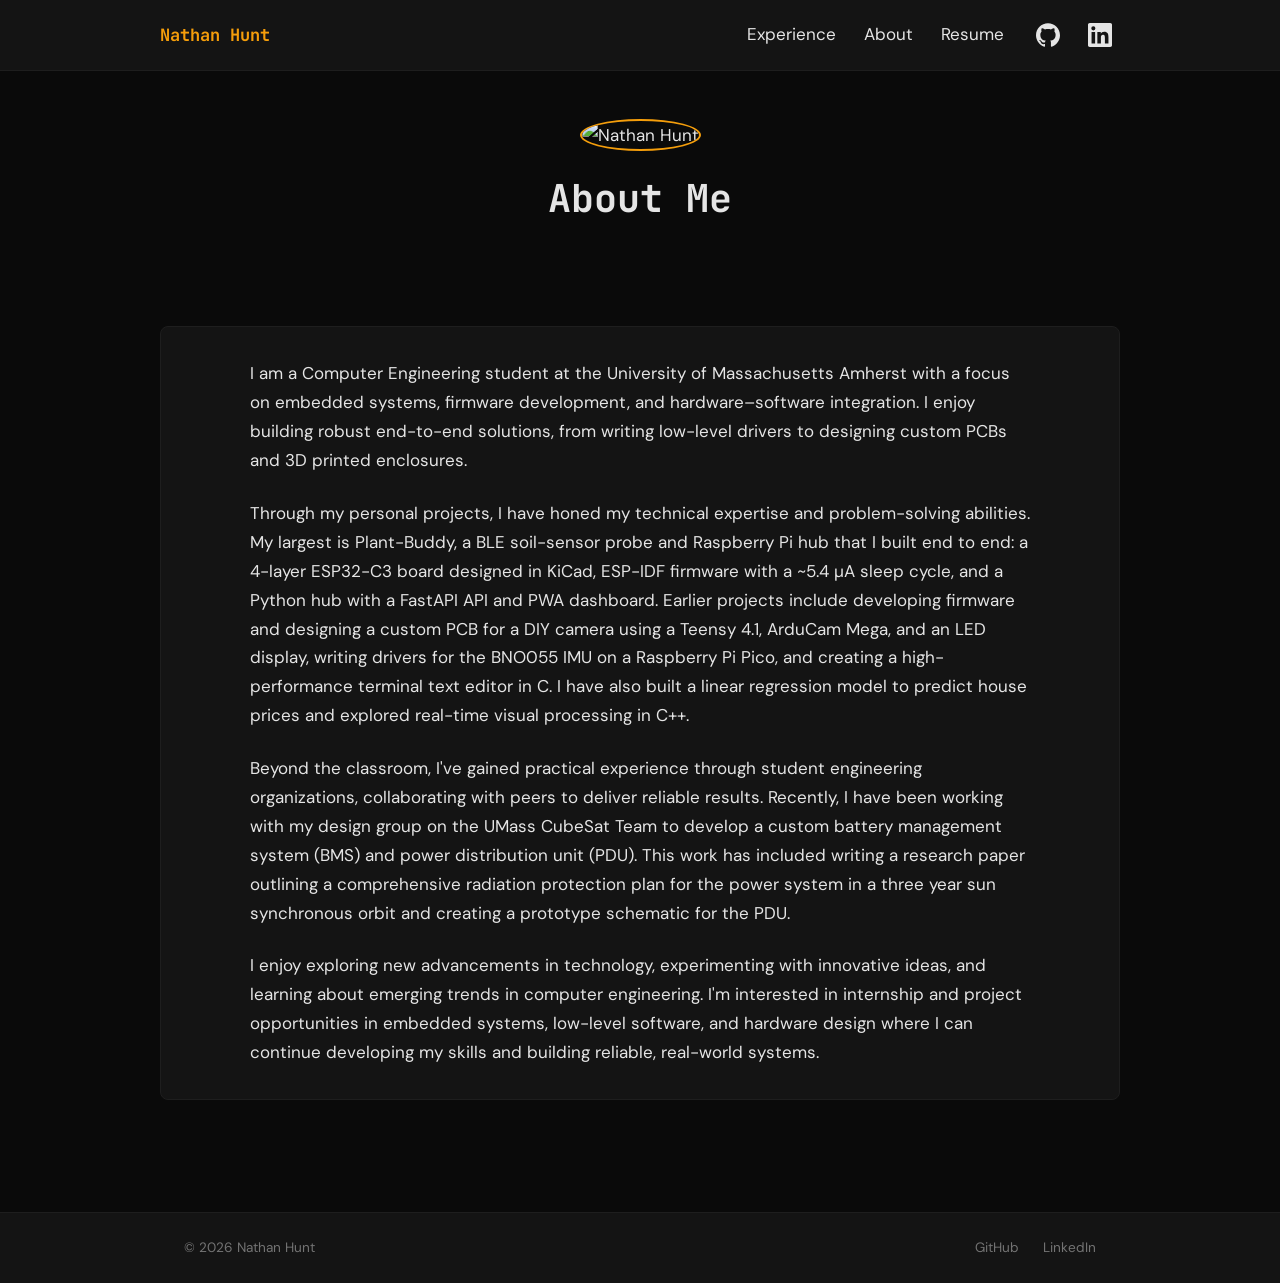
==== about.html @ d7361bd7 "Skills update - update with my summer project" ====
<!doctype html>
<html lang="en">

<head>
  <meta charset="utf-8" />
  <meta name="viewport" content="width=device-width, initial-scale=1" />



  <title>About | Nathan Hunt</title>

  <link rel="preconnect" href="https://fonts.googleapis.com">
  <link rel="preconnect" href="https://fonts.gstatic.com" crossorigin>
  <link href="https://fonts.googleapis.com/css2?family=DM+Sans:wght@400;500;700&family=JetBrains+Mono:wght@400;700&display=swap" rel="stylesheet">
  <link rel="stylesheet" href="styles.css" />
</head>

<body>
  <header class="site-header">
    <div class="container header-inner">
      <div class="brand-mark">Nathan Hunt</div>
      <nav class="site-nav" aria-label="Main navigation">
        <div class="nav-item has-dropdown">
          <a href="index.html" class="nav-link">Experience</a>
          <div class="dropdown" role="menu" aria-label="Experience shortcuts">
            <a href="index.html#cubesat" class="dropdown-heading">UMass CubeSat</a>
            <a href="index.html#cubesat_work_pcu" class="dropdown-link">Power Control Unit</a>
            <a href="index.html#cubesat_work_pdu" class="dropdown-link">Power Delivery Unit</a>
            <a href="index.html#cubesat_work_2" class="dropdown-link">Radiation Paper</a>
            <a href="index.html#projects" class="dropdown-heading">Projects</a>
            <a href="index.html#plantbuddy" class="dropdown-link">Plant-Buddy</a>
            <a href="index.html#project_1" class="dropdown-link">BNO055 Drivers</a>
            <a href="index.html#project_2" class="dropdown-link">Terminal-Based Text Editor</a>
          </div>
        </div>
        <a href="about.html" class="nav-link">About</a>
        <a href="resume.html" class="nav-link">Resume</a>
        <a href="https://github.com/nhunt1984" class="nav-icon" target="_blank"
          rel="noopener noreferrer" aria-label="GitHub profile (opens in a new tab)" title="GitHub">
          <svg xmlns="http://www.w3.org/2000/svg" viewBox="0 0 24 24" aria-hidden="true">
            <path d="M12 .297c-6.63 0-12 5.373-12 12 0 5.303 3.438 9.8 8.205 11.385.6.113.82-.258.82-.577 0-.285-.01-1.04-.015-2.04-3.338.724-4.042-1.61-4.042-1.61C4.422 18.07 3.633 17.7 3.633 17.7c-1.087-.744.084-.729.084-.729 1.205.084 1.838 1.236 1.838 1.236 1.07 1.835 2.809 1.305 3.495.998.108-.776.417-1.305.76-1.605-2.665-.3-5.466-1.332-5.466-5.93 0-1.31.465-2.38 1.235-3.22-.135-.303-.54-1.523.105-3.176 0 0 1.005-.322 3.3 1.23.96-.267 1.98-.399 3-.405 1.02.006 2.04.138 3 .405 2.28-1.552 3.285-1.23 3.285-1.23.645 1.653.24 2.873.12 3.176.765.84 1.23 1.91 1.23 3.22 0 4.61-2.805 5.625-5.475 5.92.42.36.81 1.096.81 2.22 0 1.606-.015 2.896-.015 3.286 0 .315.21.69.825.57C20.565 22.092 24 17.592 24 12.297c0-6.627-5.373-12-12-12"/>
          </svg>
        </a>
        <a href="https://www.linkedin.com/in/nathan-hunt-a6624a30b/" class="nav-icon" target="_blank"
          rel="noopener noreferrer" aria-label="LinkedIn profile (opens in a new tab)" title="LinkedIn">
          <svg xmlns="http://www.w3.org/2000/svg" viewBox="0 0 24 24" aria-hidden="true">
            <path d="M20.447 20.452h-3.554v-5.569c0-1.328-.027-3.037-1.852-3.037-1.853 0-2.136 1.445-2.136 2.939v5.667H9.351V9h3.414v1.561h.046c.477-.9 1.637-1.85 3.37-1.85 3.601 0 4.267 2.37 4.267 5.455v6.286zM5.337 7.433a2.062 2.062 0 0 1 0-4.124 2.062 2.062 0 0 1 0 4.124zM7.119 20.452H3.555V9h3.564v11.452zM22.225 0H1.771C.792 0 0 .774 0 1.729v20.542C0 23.227.792 24 1.771 24h20.451C23.2 24 24 23.227 24 22.271V1.729C24 .774 23.2 0 22.222 0h.003z"/>
          </svg>
        </a>
      </nav>
    </div>
  </header>

  <main class="container page-shell">
    <header class="about-header">
      <img src="images/personal/Picture1.png" class="about-photo" alt="Nathan Hunt">
      <h1>About Me</h1>
    </header>

    <div class="page-card">
      <p class="about-text">
        I am a Computer Engineering student at the University of Massachusetts Amherst with a focus on
        embedded systems, firmware development, and hardware–software integration. I enjoy building robust end-to-end
        solutions, from writing low-level drivers to designing custom PCBs and 3D printed enclosures.
      </p>

      <p class="about-text">
        Through my personal projects, I have honed my technical expertise and problem-solving abilities. My largest is
        Plant-Buddy, a BLE soil-sensor probe and Raspberry Pi hub that I built end to end: a 4-layer ESP32-C3 board
        designed in KiCad, ESP-IDF firmware with a ~5.4 µA sleep cycle, and a Python hub with a FastAPI API and PWA
        dashboard. Earlier projects include developing firmware and designing a
        custom PCB for a DIY camera using a Teensy 4.1, ArduCam Mega, and an LED display, writing drivers for the
        BNO055 IMU on a Raspberry Pi Pico, and creating a high-performance terminal text editor in C. I have also built
        a linear regression model to predict house prices and explored real-time visual processing in C++.
      </p>

      <p class="about-text">
        Beyond the classroom, I've gained practical experience through student engineering organizations, collaborating
        with peers to deliver reliable results. Recently, I have been working with my design group on the UMass CubeSat
        Team to develop a custom battery management system (BMS) and power distribution unit (PDU). This work has
        included writing a research paper outlining a comprehensive radiation protection plan for the power system in a
        three year sun synchronous orbit and creating a prototype schematic for the PDU.
      </p>

      <p class="about-text">
        I enjoy exploring new advancements in technology, experimenting with innovative ideas, and learning about
        emerging trends in computer engineering. I'm interested in internship and project opportunities in embedded
        systems, low-level software, and hardware design where I can continue developing my skills and building
        reliable, real-world systems.
      </p>
    </div>
  </main>

  <footer class="site-footer">
    <div class="container footer-inner">
      <span class="footer-copy">© 2026 Nathan Hunt</span>
      <div class="footer-links">
        <a href="https://github.com/nhunt1984" target="_blank" rel="noopener noreferrer">GitHub</a>
        <a href="https://www.linkedin.com/in/nathan-hunt-a6624a30b/" target="_blank" rel="noopener noreferrer">LinkedIn</a>
      </div>
    </div>
  </footer>

  <script src="nav.js"></script>
</body>

</html>
---- styles.css ----
/* ===== Reset & Custom Properties ===== */

*, *::before, *::after {
  box-sizing: border-box;
  margin: 0;
  padding: 0;
}

:root {
  --bg: #0a0a0a;
  --surface: #141414;
  --border: #1e1e1e;
  --text: #e5e5e5;
  --muted: #737373;
  --accent: #f59e0b;
  color-scheme: dark;
}

html, body {
  height: 100%;
}

body {
  min-height: 100vh;
  font-family: "DM Sans", sans-serif;
  background: var(--bg);
  color: var(--text);
  font-size: 17px;
  line-height: 1.65;
}

/* ===== Layout ===== */

.container {
  width: 100%;
  max-width: 960px;
  margin: 0 auto;
  padding: 0 1.5rem;
}

.page-shell {
  display: flex;
  flex-direction: column;
  gap: 4rem;
  padding: 3rem 0;
}

/* ===== Header & Navigation ===== */

.site-header {
  width: 100%;
  background: var(--surface);
  border-bottom: 1px solid var(--border);
  position: sticky;
  top: 0;
  z-index: 100;
}

.header-inner {
  display: flex;
  align-items: center;
  justify-content: space-between;
  gap: 1rem;
  padding: 0.75rem 0;
}

.brand-mark {
  font-family: "JetBrains Mono", monospace;
  font-weight: 700;
  color: var(--accent);
  text-decoration: none;
}

.site-nav {
  display: flex;
  gap: 0.25rem;
  align-items: center;
}

.nav-link {
  display: inline-block;
  padding: 0.5rem 0.75rem;
  text-decoration: none;
  color: var(--text);
  border-bottom: 2px solid transparent;
  transition: color 0.3s ease, border-color 0.3s ease;
}

.nav-link:hover {
  color: var(--accent);
}

.nav-link:focus-visible {
  outline: 2px solid var(--accent);
  outline-offset: 2px;
}

.nav-link[aria-current="page"],
.nav-link.active {
  color: var(--accent);
  border-bottom-color: var(--accent);
  font-weight: 700;
}

.nav-item {
  position: relative;
}

.dropdown {
  position: absolute;
  top: calc(100% + 6px);
  left: 0;
  min-width: 200px;
  background: var(--surface);
  border: 1px solid var(--border);
  border-radius: 8px;
  padding: 0.5rem;
  opacity: 0;
  pointer-events: none;
  transition: opacity 0.15s ease;
  z-index: 50;
}

.has-dropdown:hover .dropdown,
.has-dropdown:focus-within .dropdown {
  opacity: 1;
  pointer-events: auto;
}

.dropdown-link {
  display: block;
  padding: 0.5rem 0.75rem;
  border-radius: 4px;
  color: var(--text);
  text-decoration: none;
  white-space: nowrap;
  transition: color 0.3s ease;
}

.dropdown-link:hover {
  color: var(--accent);
}

.dropdown-link:focus-visible {
  outline: 2px solid var(--accent);
  outline-offset: 2px;
}

.dropdown-heading {
  display: block;
  padding: 0.4rem 0.75rem 0.15rem;
  font-size: 0.7rem;
  font-weight: 700;
  text-transform: uppercase;
  letter-spacing: 0.08em;
  color: var(--muted);
}

a.dropdown-heading {
  text-decoration: none;
  transition: color 0.3s ease;
}

a.dropdown-heading:hover {
  color: var(--accent);
}

a.dropdown-heading:focus-visible {
  outline: 2px solid var(--accent);
  outline-offset: 2px;
}

.dropdown-heading + .dropdown-link {
  margin-top: 0;
}

.dropdown-heading:not(:first-child) {
  margin-top: 0.35rem;
  border-top: 1px solid var(--border);
  padding-top: 0.5rem;
}

.subsection-header {
  margin-top: 1rem;
}

.subsection-heading {
  font-family: "JetBrains Mono", monospace;
  font-size: 1.1rem;
  font-weight: 600;
  color: var(--muted);
  text-transform: uppercase;
  letter-spacing: 0.06em;
  margin-bottom: 0.75rem;
}

.subsection-header .lead {
  color: var(--muted);
  max-width: 65ch;
}

.nav-icon {
  display: inline-flex;
  align-items: center;
  justify-content: center;
  width: 40px;
  height: 40px;
  margin-left: 0.5rem;
  color: var(--text);
  text-decoration: none;
  transition: color 0.3s ease;
}

.nav-icon:hover {
  color: var(--accent);
}

.nav-icon:focus-visible {
  outline: 2px solid var(--accent);
  outline-offset: 2px;
}

.nav-icon svg {
  width: 24px;
  height: 24px;
  fill: currentColor;
}

/* ===== Hero ===== */

.hero {
  padding: 2rem 0;
}

.hero-name {
  font-family: "JetBrains Mono", monospace;
  font-size: clamp(2rem, 3vw, 2.5rem);
  font-weight: 700;
  margin-bottom: 0.5rem;
}

.hero-subtitle {
  font-family: "JetBrains Mono", monospace;
  font-size: 0.9rem;
  color: var(--muted);
  letter-spacing: 0.05em;
  margin-bottom: 1rem;
}

.hero-lead {
  color: var(--muted);
  max-width: 60ch;
  margin-bottom: 1.5rem;
}

.hero-links {
  display: flex;
  gap: 1.5rem;
}

.hero-links a {
  color: var(--accent);
  text-decoration: none;
  font-family: "JetBrains Mono", monospace;
  font-size: 0.95rem;
  transition: color 0.3s ease;
}

.hero-links a:hover {
  text-decoration: underline;
}

.hero-links a:focus-visible {
  outline: 2px solid var(--accent);
  outline-offset: 2px;
}

/* ===== Section Headers ===== */

.section-header {
  margin-bottom: 2rem;
}

.eyebrow {
  font-family: "JetBrains Mono", monospace;
  text-transform: uppercase;
  letter-spacing: 0.12em;
  font-size: 0.8rem;
  color: var(--muted);
  margin-bottom: 0.5rem;
}

.section-header h2 {
  font-family: "JetBrains Mono", monospace;
  font-size: clamp(1.5rem, 2.4vw, 1.875rem);
  margin-bottom: 0.5rem;
}

.section-header .lead {
  color: var(--muted);
  max-width: 65ch;
}

/* ===== Projects ===== */

.projects {
  display: flex;
  flex-direction: column;
  gap: 1.5rem;
}

.project-card {
  background: var(--surface);
  border: 1px solid var(--border);
  border-radius: 8px;
  padding: 1.5rem;
  transition: border-color 0.3s ease;
}

.project-card:hover {
  border-color: var(--accent);
}

.card-meta {
  display: flex;
  gap: 1rem;
  margin-bottom: 1rem;
  font-family: "JetBrains Mono", monospace;
  font-size: 0.8rem;
  text-transform: uppercase;
  letter-spacing: 0.05em;
  color: var(--muted);
}

.project-body {
  display: grid;
  grid-template-columns: 2fr 3fr;
  gap: 1.5rem;
  align-items: start;
}

.project-card h3 {
  font-family: "JetBrains Mono", monospace;
  font-size: 1.25rem;
  margin-bottom: 0.5rem;
  transition: color 0.3s ease;
}

.project-card:hover h3 {
  color: var(--accent);
}

.project-card p {
  color: var(--text);
  text-align: left;
}

.capability-list {
  list-style: none;
  padding: 0;
  margin: 0.75rem 0 0;
}

.capability-list li {
  padding: 0.2rem 0;
  color: var(--muted);
  font-size: 0.95rem;
}

.capability-list li::before {
  content: "\2013\00a0";
  color: var(--accent);
}

.project-media {
  text-align: center;
}

.project-media img {
  display: block;
  width: 100%;
  height: auto;
  border-radius: 4px;
}

.project-media figcaption {
  font-size: 0.85rem;
  color: var(--muted);
  margin-top: 0.5rem;
}

/* ===== About Page ===== */

.about-header {
  text-align: center;
  margin-bottom: 2rem;
}

.about-photo {
  width: 150px;
  height: 150px;
  border-radius: 50%;
  border: 2px solid var(--accent);
  object-fit: cover;
  margin-bottom: 1rem;
}

.about-header h1 {
  font-family: "JetBrains Mono", monospace;
  font-size: clamp(2rem, 3vw, 2.5rem);
}

.page-card {
  background: var(--surface);
  border: 1px solid var(--border);
  border-radius: 8px;
  padding: 2rem;
}

.about-text {
  text-align: left;
  line-height: 1.7;
  max-width: 65ch;
  margin: 0 auto 1.5rem;
  color: var(--text);
}

.about-text:last-child {
  margin-bottom: 0;
}

/* ===== Resume Page ===== */

.page-title {
  font-family: "JetBrains Mono", monospace;
  font-size: clamp(2rem, 3vw, 2.5rem);
  margin-bottom: 0.25rem;
}

.page-intro {
  color: var(--muted);
  margin-bottom: 1.5rem;
}

.resume-embed {
  text-align: center;
}

.btn-download {
  display: inline-block;
  padding: 0.6rem 1.2rem;
  font-family: "JetBrains Mono", monospace;
  font-size: 0.95rem;
  color: var(--accent);
  border: 1px solid var(--accent);
  border-radius: 4px;
  text-decoration: none;
  transition: color 0.3s ease, border-color 0.3s ease;
  margin-bottom: 1.5rem;
}

.btn-download:hover {
  color: var(--text);
  border-color: var(--text);
}

.btn-download:focus-visible {
  outline: 2px solid var(--accent);
  outline-offset: 2px;
}

.resume-preview {
  border: 1px solid var(--border);
  border-radius: 8px;
  padding: 1rem;
  background: var(--surface);
}

.resume-preview img {
  width: 100%;
  height: auto;
  display: block;
  border-radius: 4px;
}

/* ===== Project Card Link ===== */

.project-card-link {
  text-decoration: none;
  color: inherit;
  display: block;
}

/* ===== PDF Viewer ===== */

.pdf-viewer {
  width: 100%;
  height: 85vh;
  border: 1px solid var(--border);
  border-radius: 8px;
  overflow: hidden;
}

.pdf-viewer object {
  width: 100%;
  height: 100%;
  display: block;
}

/* ===== Footer ===== */

.site-footer {
  background: var(--surface);
  border-top: 1px solid var(--border);
  padding: 1.5rem 0;
  margin-top: 4rem;
}

.footer-inner {
  display: flex;
  align-items: center;
  justify-content: space-between;
}

.footer-copy {
  font-size: 0.85rem;
  color: var(--muted);
}

.footer-links {
  display: flex;
  gap: 1.5rem;
}

.footer-links a {
  color: var(--muted);
  text-decoration: none;
  font-size: 0.85rem;
  transition: color 0.3s ease;
}

.footer-links a:hover {
  color: var(--accent);
}

.footer-links a:focus-visible {
  outline: 2px solid var(--accent);
  outline-offset: 2px;
}

.read-paper-cta {
  display: inline-block;
  margin-top: 1rem;
  font-family: "JetBrains Mono", monospace;
  font-size: 0.9rem;
  color: var(--accent);
  transition: color 0.3s ease;
}

.project-card-link:hover .read-paper-cta {
  text-decoration: underline;
}

/* ===== Lightbox ===== */

.expandable {
  cursor: pointer;
}

.lightbox {
  position: fixed;
  inset: 0;
  z-index: 200;
  display: flex;
  align-items: center;
  justify-content: center;
  background: rgba(0, 0, 0, 0.85);
  opacity: 0;
  visibility: hidden;
  transition: opacity 0.3s ease, visibility 0.3s ease;
  cursor: pointer;
}

.lightbox[aria-hidden="false"] {
  opacity: 1;
  visibility: visible;
}

.lightbox img {
  max-width: 90vw;
  max-height: 90vh;
  border-radius: 6px;
  box-shadow: 0 4px 32px rgba(0, 0, 0, 0.6);
  cursor: default;
}

/* ===== Responsive ===== */

@media (max-width: 640px) {
  .container {
    padding: 0 1rem;
  }

  .header-inner {
    flex-wrap: wrap;
    gap: 0.75rem;
  }

  .site-nav {
    width: 100%;
    justify-content: center;
    flex-wrap: wrap;
    gap: 0.25rem;
  }

  .nav-icon {
    margin-left: 0;
  }

  .project-body {
    grid-template-columns: 1fr;
  }

  .footer-inner {
    flex-direction: column;
    gap: 0.75rem;
    text-align: center;
  }
}
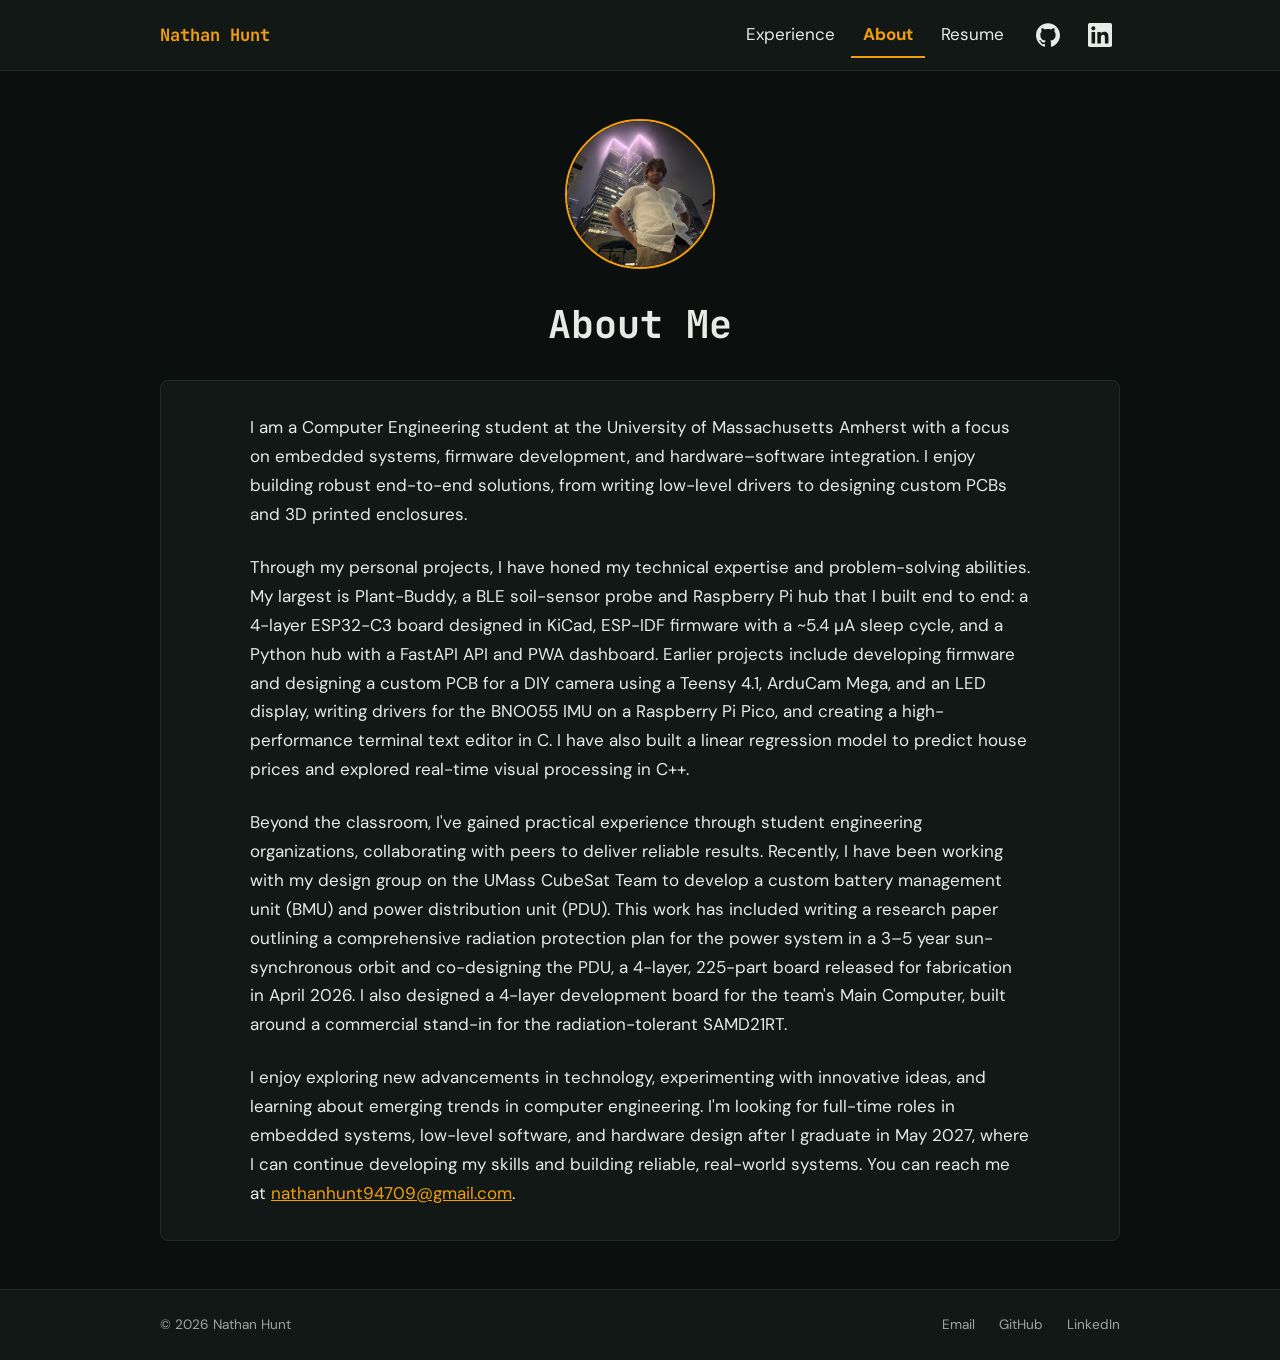
==== commit bb9de457: "update 1.12 This update adds the SAMD21 dev board to the website" ====
--- a/about.html
+++ b/about.html
@@ -4,8 +4,22 @@
 <head>
   <meta charset="utf-8" />
   <meta name="viewport" content="width=device-width, initial-scale=1" />
-
-
+  <meta name="description" content="About Nathan Hunt, a computer engineering student at UMass Amherst graduating in May 2027 and looking for full-time embedded and hardware roles." />
+  <meta name="theme-color" content="#121815" />
+  <meta property="og:type" content="website" />
+  <meta property="og:site_name" content="Nathan Hunt" />
+  <meta property="og:title" content="About | Nathan Hunt" />
+  <meta property="og:description" content="About Nathan Hunt, a computer engineering student at UMass Amherst graduating in May 2027 and looking for full-time embedded and hardware roles." />
+  <meta property="og:url" content="https://nhunt1984.github.io/about.html" />
+  <meta property="og:image" content="https://nhunt1984.github.io/images/share-card.jpg" />
+  <meta property="og:image:width" content="1200" />
+  <meta property="og:image:height" content="630" />
+  <meta property="og:image:alt" content="Nathan Hunt, with a render of his SAMD21RT dev board" />
+  <meta name="twitter:card" content="summary_large_image" />
+  <link rel="canonical" href="https://nhunt1984.github.io/about.html" />
+  <link rel="icon" href="images/icons/favicon.svg" type="image/svg+xml" />
+  <link rel="icon" href="images/icons/favicon-32.png" type="image/png" sizes="32x32" />
+  <link rel="apple-touch-icon" href="images/icons/apple-touch-icon.png" />
 
   <title>About | Nathan Hunt</title>
 
@@ -16,21 +30,23 @@
 </head>
 
 <body>
+  <a class="skip-link" href="#main">Skip to content</a>
   <header class="site-header">
     <div class="container header-inner">
-      <div class="brand-mark">Nathan Hunt</div>
+      <a href="index.html" class="brand-mark">Nathan Hunt</a>
       <nav class="site-nav" aria-label="Main navigation">
         <div class="nav-item has-dropdown">
           <a href="index.html" class="nav-link">Experience</a>
-          <div class="dropdown" role="menu" aria-label="Experience shortcuts">
+          <div class="dropdown" role="group" aria-label="Experience shortcuts">
             <a href="index.html#cubesat" class="dropdown-heading">UMass CubeSat</a>
+            <a href="index.html#cubesat_work_mcu" class="dropdown-link">SAMD21RT Dev Board</a>
             <a href="index.html#cubesat_work_pcu" class="dropdown-link">Power Control Unit</a>
-            <a href="index.html#cubesat_work_pdu" class="dropdown-link">Power Delivery Unit</a>
+            <a href="index.html#cubesat_work_pdu" class="dropdown-link">Power Distribution Unit</a>
             <a href="index.html#cubesat_work_2" class="dropdown-link">Radiation Paper</a>
             <a href="index.html#projects" class="dropdown-heading">Projects</a>
             <a href="index.html#plantbuddy" class="dropdown-link">Plant-Buddy</a>
-            <a href="index.html#project_1" class="dropdown-link">BNO055 Drivers</a>
-            <a href="index.html#project_2" class="dropdown-link">Terminal-Based Text Editor</a>
+            <a href="index.html#project_1" class="dropdown-link">BNO055 IMU Driver</a>
+            <a href="index.html#project_2" class="dropdown-link">Terminal Text Editor</a>
           </div>
         </div>
         <a href="about.html" class="nav-link">About</a>
@@ -51,9 +67,9 @@
     </div>
   </header>
 
-  <main class="container page-shell">
+  <main class="container page-shell page-shell-tight" id="main">
     <header class="about-header">
-      <img src="images/personal/Picture1.png" class="about-photo" alt="Nathan Hunt">
+      <img src="images/personal/Picture1.jpg" width="480" height="452" class="about-photo" alt="Nathan Hunt">
       <h1>About Me</h1>
     </header>
 
@@ -77,16 +93,19 @@
       <p class="about-text">
         Beyond the classroom, I've gained practical experience through student engineering organizations, collaborating
         with peers to deliver reliable results. Recently, I have been working with my design group on the UMass CubeSat
-        Team to develop a custom battery management system (BMS) and power distribution unit (PDU). This work has
+        Team to develop a custom battery management unit (BMU) and power distribution unit (PDU). This work has
         included writing a research paper outlining a comprehensive radiation protection plan for the power system in a
-        three year sun synchronous orbit and creating a prototype schematic for the PDU.
+        3–5 year sun-synchronous orbit and co-designing the PDU, a 4-layer, 225-part board released for fabrication
+        in April 2026. I also designed a 4-layer development board for the team's Main Computer, built around a commercial stand-in for the
+        radiation-tolerant SAMD21RT.
       </p>
 
       <p class="about-text">
         I enjoy exploring new advancements in technology, experimenting with innovative ideas, and learning about
-        emerging trends in computer engineering. I'm interested in internship and project opportunities in embedded
-        systems, low-level software, and hardware design where I can continue developing my skills and building
-        reliable, real-world systems.
+        emerging trends in computer engineering. I'm looking for full-time roles in embedded
+        systems, low-level software, and hardware design after I graduate in May 2027, where I can continue developing
+        my skills and building reliable, real-world systems. You can reach me at
+        <a href="mailto:nathanhunt94709@gmail.com">nathanhunt94709@gmail.com</a>.
       </p>
     </div>
   </main>
@@ -95,6 +114,7 @@
     <div class="container footer-inner">
       <span class="footer-copy">© 2026 Nathan Hunt</span>
       <div class="footer-links">
+        <a href="mailto:nathanhunt94709@gmail.com">Email</a>
         <a href="https://github.com/nhunt1984" target="_blank" rel="noopener noreferrer">GitHub</a>
         <a href="https://www.linkedin.com/in/nathan-hunt-a6624a30b/" target="_blank" rel="noopener noreferrer">LinkedIn</a>
       </div>
--- a/styles.css
+++ b/styles.css
@@ -7,20 +7,22 @@
 }
 
 :root {
-  --bg: #0a0a0a;
-  --surface: #141414;
-  --border: #1e1e1e;
-  --text: #e5e5e5;
-  --muted: #737373;
+  --bg: #0b0f0d;
+  --surface: #121815;
+  --border: #222c27;
+  --text: #e6ebe8;
+  --muted: #9ca7a1;
   --accent: #f59e0b;
   color-scheme: dark;
 }
 
-html, body {
-  height: 100%;
+html {
+  scroll-padding-top: 5.5rem;
 }
 
 body {
+  display: flex;
+  flex-direction: column;
   min-height: 100vh;
   font-family: "DM Sans", sans-serif;
   background: var(--bg);
@@ -33,16 +35,38 @@
 
 .container {
   width: 100%;
-  max-width: 960px;
-  margin: 0 auto;
-  padding: 0 1.5rem;
+  max-width: 1008px;
+  margin-inline: auto;
+  padding-inline: 1.5rem;
 }
 
 .page-shell {
   display: flex;
   flex-direction: column;
+  flex: 1;
   gap: 4rem;
-  padding: 3rem 0;
+  padding-block: 3rem;
+}
+
+.page-shell-tight {
+  gap: 1.5rem;
+}
+
+.skip-link {
+  position: absolute;
+  top: -4rem;
+  left: 1rem;
+  z-index: 300;
+  padding: 0.5rem 0.75rem;
+  border-radius: 4px;
+  background: var(--accent);
+  color: var(--bg);
+  font-weight: 700;
+  text-decoration: none;
+}
+
+.skip-link:focus {
+  top: 0.75rem;
 }
 
 /* ===== Header & Navigation ===== */
@@ -61,7 +85,7 @@
   align-items: center;
   justify-content: space-between;
   gap: 1rem;
-  padding: 0.75rem 0;
+  padding-block: 0.75rem;
 }
 
 .brand-mark {
@@ -69,6 +93,11 @@
   font-weight: 700;
   color: var(--accent);
   text-decoration: none;
+}
+
+.brand-mark:focus-visible {
+  outline: 2px solid var(--accent);
+  outline-offset: 2px;
 }
 
 .site-nav {
@@ -83,7 +112,7 @@
   text-decoration: none;
   color: var(--text);
   border-bottom: 2px solid transparent;
-  transition: color 0.3s ease, border-color 0.3s ease;
+  transition: color 0.2s ease, border-color 0.2s ease;
 }
 
 .nav-link:hover {
@@ -121,6 +150,16 @@
   z-index: 50;
 }
 
+/* Keeps the menu open while the mouse crosses the gap above it */
+.dropdown::before {
+  content: "";
+  position: absolute;
+  top: -6px;
+  left: 0;
+  right: 0;
+  height: 6px;
+}
+
 .has-dropdown:hover .dropdown,
 .has-dropdown:focus-within .dropdown {
   opacity: 1;
@@ -134,7 +173,7 @@
   color: var(--text);
   text-decoration: none;
   white-space: nowrap;
-  transition: color 0.3s ease;
+  transition: color 0.2s ease;
 }
 
 .dropdown-link:hover {
@@ -149,16 +188,14 @@
 .dropdown-heading {
   display: block;
   padding: 0.4rem 0.75rem 0.15rem;
-  font-size: 0.7rem;
+  font-size: 0.8rem;
   font-weight: 700;
-  text-transform: uppercase;
-  letter-spacing: 0.08em;
   color: var(--muted);
 }
 
 a.dropdown-heading {
   text-decoration: none;
-  transition: color 0.3s ease;
+  transition: color 0.2s ease;
 }
 
 a.dropdown-heading:hover {
@@ -178,25 +215,6 @@
   margin-top: 0.35rem;
   border-top: 1px solid var(--border);
   padding-top: 0.5rem;
-}
-
-.subsection-header {
-  margin-top: 1rem;
-}
-
-.subsection-heading {
-  font-family: "JetBrains Mono", monospace;
-  font-size: 1.1rem;
-  font-weight: 600;
-  color: var(--muted);
-  text-transform: uppercase;
-  letter-spacing: 0.06em;
-  margin-bottom: 0.75rem;
-}
-
-.subsection-header .lead {
-  color: var(--muted);
-  max-width: 65ch;
 }
 
 .nav-icon {
@@ -208,7 +226,7 @@
   margin-left: 0.5rem;
   color: var(--text);
   text-decoration: none;
-  transition: color 0.3s ease;
+  transition: color 0.2s ease;
 }
 
 .nav-icon:hover {
@@ -229,48 +247,59 @@
 /* ===== Hero ===== */
 
 .hero {
-  padding: 2rem 0;
+  display: flex;
+  flex-direction: column;
+  gap: 1.25rem;
 }
 
 .hero-name {
   font-family: "JetBrains Mono", monospace;
-  font-size: clamp(2rem, 3vw, 2.5rem);
+  font-size: clamp(2.5rem, 6vw, 3.75rem);
   font-weight: 700;
-  margin-bottom: 0.5rem;
-}
-
-.hero-subtitle {
-  font-family: "JetBrains Mono", monospace;
-  font-size: 0.9rem;
-  color: var(--muted);
-  letter-spacing: 0.05em;
-  margin-bottom: 1rem;
+  line-height: 1.1;
+  letter-spacing: -0.02em;
 }
 
 .hero-lead {
-  color: var(--muted);
-  max-width: 60ch;
-  margin-bottom: 1.5rem;
+  max-width: 58ch;
+  font-size: 1.2rem;
+  line-height: 1.55;
 }
 
 .hero-links {
   display: flex;
-  gap: 1.5rem;
-}
-
-.hero-links a {
-  color: var(--accent);
-  text-decoration: none;
+  flex-wrap: wrap;
+  gap: 0.75rem;
+}
+
+.hero-board {
+  display: block;
+  width: 100%;
+  height: auto;
+  margin-top: 1rem;
+  border-radius: 6px;
+}
+
+/* ===== Buttons ===== */
+
+.btn {
+  display: inline-block;
+  padding: 0.6rem 1.2rem;
   font-family: "JetBrains Mono", monospace;
   font-size: 0.95rem;
-  transition: color 0.3s ease;
-}
-
-.hero-links a:hover {
-  text-decoration: underline;
-}
-
-.hero-links a:focus-visible {
+  color: var(--accent);
+  border: 1px solid var(--accent);
+  border-radius: 4px;
+  text-decoration: none;
+  transition: color 0.2s ease, background-color 0.2s ease;
+}
+
+.btn:hover {
+  background: var(--accent);
+  color: var(--bg);
+}
+
+.btn:focus-visible {
   outline: 2px solid var(--accent);
   outline-offset: 2px;
 }
@@ -278,15 +307,6 @@
 /* ===== Section Headers ===== */
 
 .section-header {
-  margin-bottom: 2rem;
-}
-
-.eyebrow {
-  font-family: "JetBrains Mono", monospace;
-  text-transform: uppercase;
-  letter-spacing: 0.12em;
-  font-size: 0.8rem;
-  color: var(--muted);
   margin-bottom: 0.5rem;
 }
 
@@ -297,6 +317,22 @@
 }
 
 .section-header .lead {
+  color: var(--muted);
+  max-width: 65ch;
+}
+
+.subsection-header {
+  margin-top: 1.5rem;
+}
+
+.subsection-heading {
+  font-family: "JetBrains Mono", monospace;
+  font-size: 1.35rem;
+  font-weight: 700;
+  margin-bottom: 0.35rem;
+}
+
+.subsection-header .lead {
   color: var(--muted);
   max-width: 65ch;
 }
@@ -314,21 +350,20 @@
   border: 1px solid var(--border);
   border-radius: 8px;
   padding: 1.5rem;
-  transition: border-color 0.3s ease;
-}
-
-.project-card:hover {
+  transition: border-color 0.2s ease;
+}
+
+.project-card:target {
   border-color: var(--accent);
 }
 
 .card-meta {
   display: flex;
-  gap: 1rem;
+  flex-wrap: wrap;
+  gap: 0.25rem 1rem;
   margin-bottom: 1rem;
   font-family: "JetBrains Mono", monospace;
   font-size: 0.8rem;
-  text-transform: uppercase;
-  letter-spacing: 0.05em;
   color: var(--muted);
 }
 
@@ -339,15 +374,13 @@
   align-items: start;
 }
 
-.project-card h3 {
-  font-family: "JetBrains Mono", monospace;
-  font-size: 1.25rem;
+.project-card h3,
+.project-card h4 {
+  font-family: "JetBrains Mono", monospace;
+  font-size: 1.2rem;
+  line-height: 1.35;
   margin-bottom: 0.5rem;
-  transition: color 0.3s ease;
-}
-
-.project-card:hover h3 {
-  color: var(--accent);
+  transition: color 0.2s ease;
 }
 
 .project-card p {
@@ -362,7 +395,8 @@
 }
 
 .capability-list li {
-  padding: 0.2rem 0;
+  padding: 0.2rem 0 0.2rem 0.8em;
+  text-indent: -0.8em;
   color: var(--muted);
   font-size: 0.95rem;
 }
@@ -389,11 +423,44 @@
   margin-top: 0.5rem;
 }
 
+/* ===== Project Card Link ===== */
+
+.project-card-link {
+  display: block;
+  border-radius: 8px;
+  color: inherit;
+  text-decoration: none;
+}
+
+.project-card-link:hover .project-card {
+  border-color: var(--accent);
+}
+
+.project-card-link:hover h3 {
+  color: var(--accent);
+}
+
+.project-card-link:focus-visible {
+  outline: 2px solid var(--accent);
+  outline-offset: 2px;
+}
+
+.read-paper-cta {
+  display: inline-block;
+  margin-top: 1rem;
+  font-family: "JetBrains Mono", monospace;
+  font-size: 0.9rem;
+  color: var(--accent);
+}
+
+.project-card-link:hover .read-paper-cta {
+  text-decoration: underline;
+}
+
 /* ===== About Page ===== */
 
 .about-header {
   text-align: center;
-  margin-bottom: 2rem;
 }
 
 .about-photo {
@@ -429,44 +496,22 @@
   margin-bottom: 0;
 }
 
-/* ===== Resume Page ===== */
+.about-text a {
+  color: var(--accent);
+}
+
+/* ===== Resume & Paper Pages ===== */
 
 .page-title {
   font-family: "JetBrains Mono", monospace;
-  font-size: clamp(2rem, 3vw, 2.5rem);
-  margin-bottom: 0.25rem;
+  font-size: clamp(1.75rem, 3vw, 2.5rem);
+  line-height: 1.2;
+  margin-bottom: 0.5rem;
 }
 
 .page-intro {
   color: var(--muted);
-  margin-bottom: 1.5rem;
-}
-
-.resume-embed {
-  text-align: center;
-}
-
-.btn-download {
-  display: inline-block;
-  padding: 0.6rem 1.2rem;
-  font-family: "JetBrains Mono", monospace;
-  font-size: 0.95rem;
-  color: var(--accent);
-  border: 1px solid var(--accent);
-  border-radius: 4px;
-  text-decoration: none;
-  transition: color 0.3s ease, border-color 0.3s ease;
-  margin-bottom: 1.5rem;
-}
-
-.btn-download:hover {
-  color: var(--text);
-  border-color: var(--text);
-}
-
-.btn-download:focus-visible {
-  outline: 2px solid var(--accent);
-  outline-offset: 2px;
+  max-width: 65ch;
 }
 
 .resume-preview {
@@ -482,16 +527,6 @@
   display: block;
   border-radius: 4px;
 }
-
-/* ===== Project Card Link ===== */
-
-.project-card-link {
-  text-decoration: none;
-  color: inherit;
-  display: block;
-}
-
-/* ===== PDF Viewer ===== */
 
 .pdf-viewer {
   width: 100%;
@@ -507,13 +542,16 @@
   display: block;
 }
 
+.pdf-viewer a {
+  color: var(--accent);
+}
+
 /* ===== Footer ===== */
 
 .site-footer {
   background: var(--surface);
   border-top: 1px solid var(--border);
-  padding: 1.5rem 0;
-  margin-top: 4rem;
+  padding-block: 1.5rem;
 }
 
 .footer-inner {
@@ -536,7 +574,7 @@
   color: var(--muted);
   text-decoration: none;
   font-size: 0.85rem;
-  transition: color 0.3s ease;
+  transition: color 0.2s ease;
 }
 
 .footer-links a:hover {
@@ -548,23 +586,20 @@
   outline-offset: 2px;
 }
 
-.read-paper-cta {
-  display: inline-block;
-  margin-top: 1rem;
-  font-family: "JetBrains Mono", monospace;
-  font-size: 0.9rem;
-  color: var(--accent);
-  transition: color 0.3s ease;
-}
-
-.project-card-link:hover .read-paper-cta {
-  text-decoration: underline;
-}
-
 /* ===== Lightbox ===== */
 
 .expandable {
-  cursor: pointer;
+  cursor: zoom-in;
+  transition: opacity 0.2s ease;
+}
+
+.expandable:hover {
+  opacity: 0.85;
+}
+
+.expandable:focus-visible {
+  outline: 2px solid var(--accent);
+  outline-offset: 2px;
 }
 
 .lightbox {
@@ -577,13 +612,15 @@
   background: rgba(0, 0, 0, 0.85);
   opacity: 0;
   visibility: hidden;
-  transition: opacity 0.3s ease, visibility 0.3s ease;
-  cursor: pointer;
-}
-
+  transition: opacity 0.2s ease, visibility 0.2s ease;
+  cursor: zoom-out;
+}
+
+/* Visible straight away when opening, so the close button can take focus */
 .lightbox[aria-hidden="false"] {
   opacity: 1;
   visibility: visible;
+  transition: opacity 0.2s ease;
 }
 
 .lightbox img {
@@ -594,31 +631,112 @@
   cursor: default;
 }
 
+.lightbox-close {
+  position: absolute;
+  top: 1rem;
+  right: 1rem;
+  width: 2.75rem;
+  height: 2.75rem;
+  font-size: 1.75rem;
+  line-height: 1;
+  color: var(--text);
+  background: var(--surface);
+  border: 1px solid var(--border);
+  border-radius: 50%;
+  cursor: pointer;
+  transition: color 0.2s ease, border-color 0.2s ease;
+}
+
+.lightbox-close:hover {
+  color: var(--accent);
+  border-color: var(--accent);
+}
+
+.lightbox-close:focus-visible {
+  outline: 2px solid var(--accent);
+  outline-offset: 2px;
+}
+
+/* ===== Motion ===== */
+
+@media (prefers-reduced-motion: reduce) {
+  *, *::before, *::after {
+    transition: none !important;
+  }
+}
+
 /* ===== Responsive ===== */
 
+/* Touch screens can't hover, and tapping a menu link navigates straight away */
+@media (hover: none) {
+  .dropdown {
+    display: none;
+  }
+}
+
 @media (max-width: 640px) {
+  html {
+    scroll-padding-top: 1rem;
+  }
+
   .container {
-    padding: 0 1rem;
+    padding-inline: 1rem;
+  }
+
+  .page-shell {
+    gap: 2.5rem;
+    padding-block: 2rem;
+  }
+
+  .page-shell-tight {
+    gap: 1.25rem;
+  }
+
+  /* A sticky header would take too much of a phone screen */
+  .site-header {
+    position: static;
   }
 
   .header-inner {
     flex-wrap: wrap;
-    gap: 0.75rem;
+    gap: 0.25rem;
+    padding-block: 0.6rem 0.25rem;
   }
 
   .site-nav {
     width: 100%;
-    justify-content: center;
-    flex-wrap: wrap;
-    gap: 0.25rem;
+    justify-content: space-between;
+    gap: 0;
+  }
+
+  .nav-link {
+    padding: 0.4rem 0.35rem;
   }
 
   .nav-icon {
+    width: 36px;
+    height: 36px;
     margin-left: 0;
+  }
+
+  .hero-lead {
+    font-size: 1.1rem;
+  }
+
+  .project-card {
+    padding: 1.25rem;
   }
 
   .project-body {
     grid-template-columns: 1fr;
+  }
+
+  .page-card {
+    padding: 1.25rem;
+  }
+
+  .resume-preview {
+    padding: 0.5rem;
   }
 
   .footer-inner {
